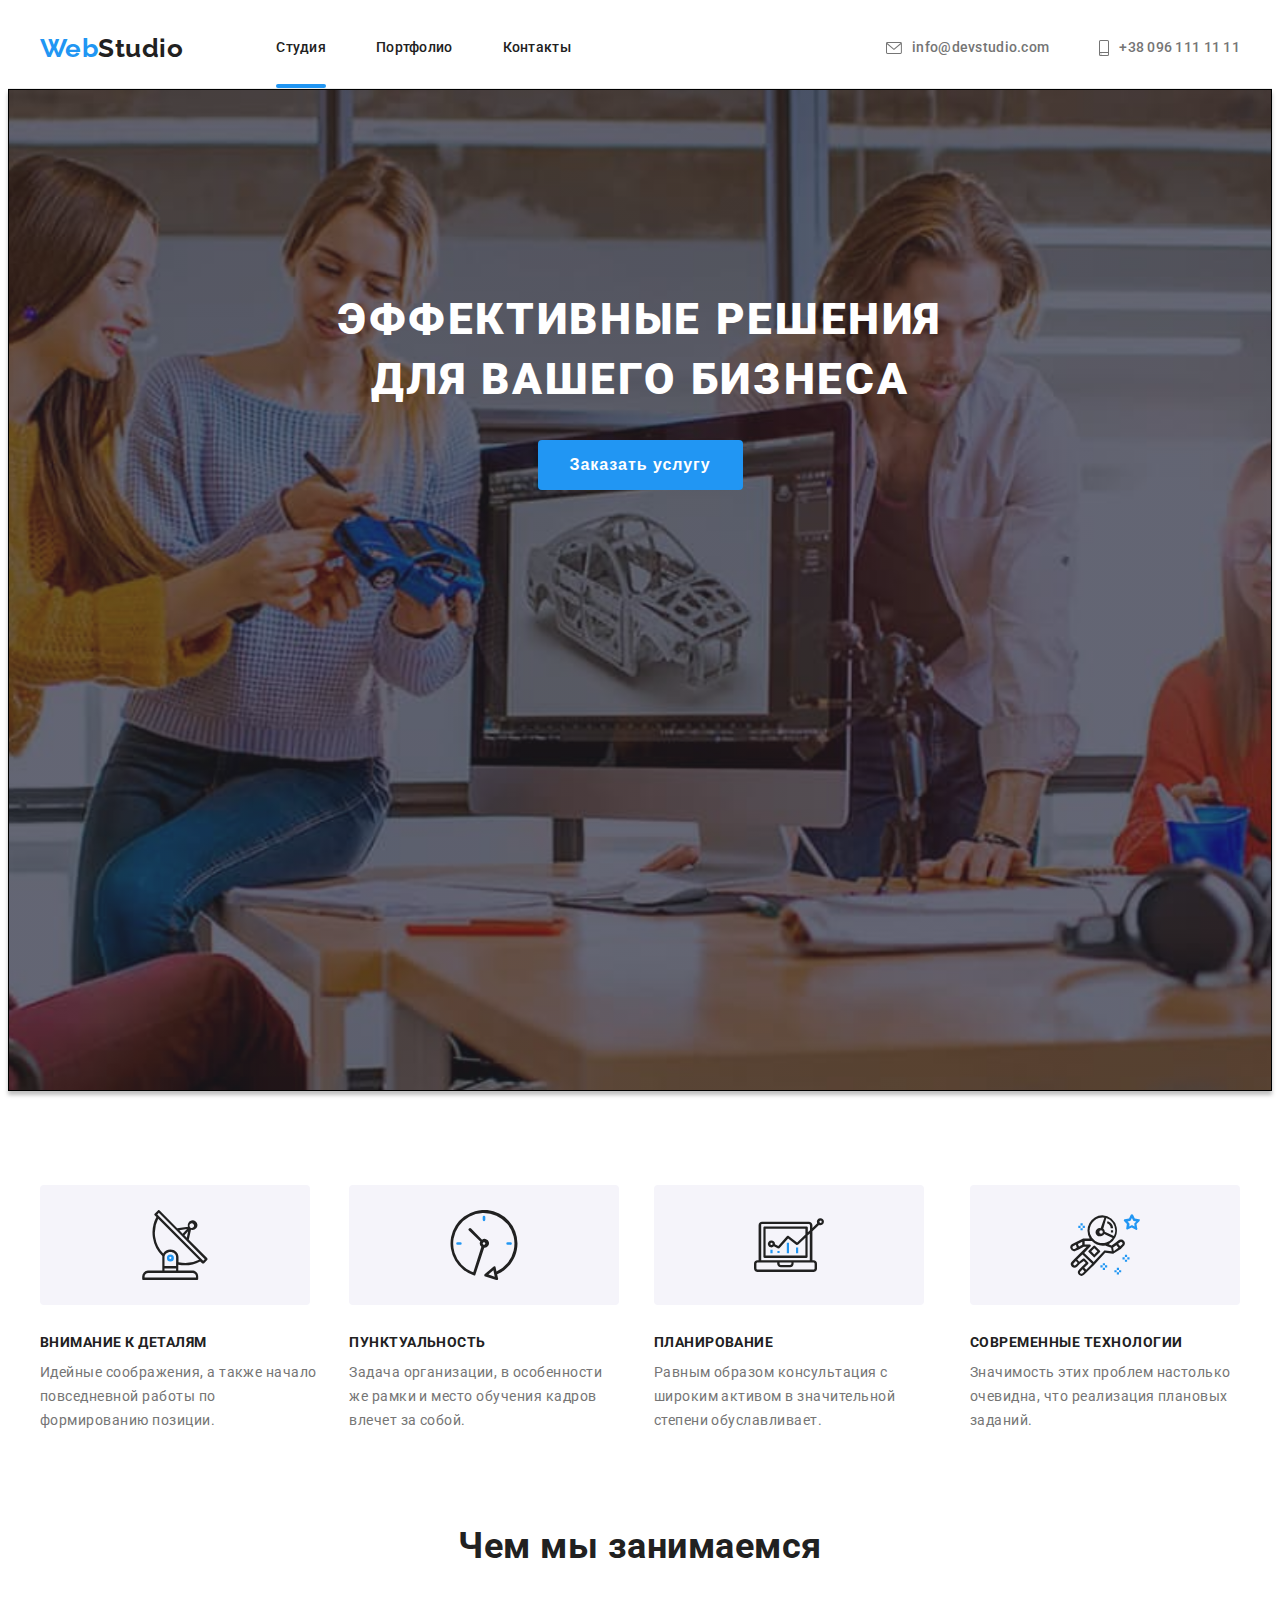
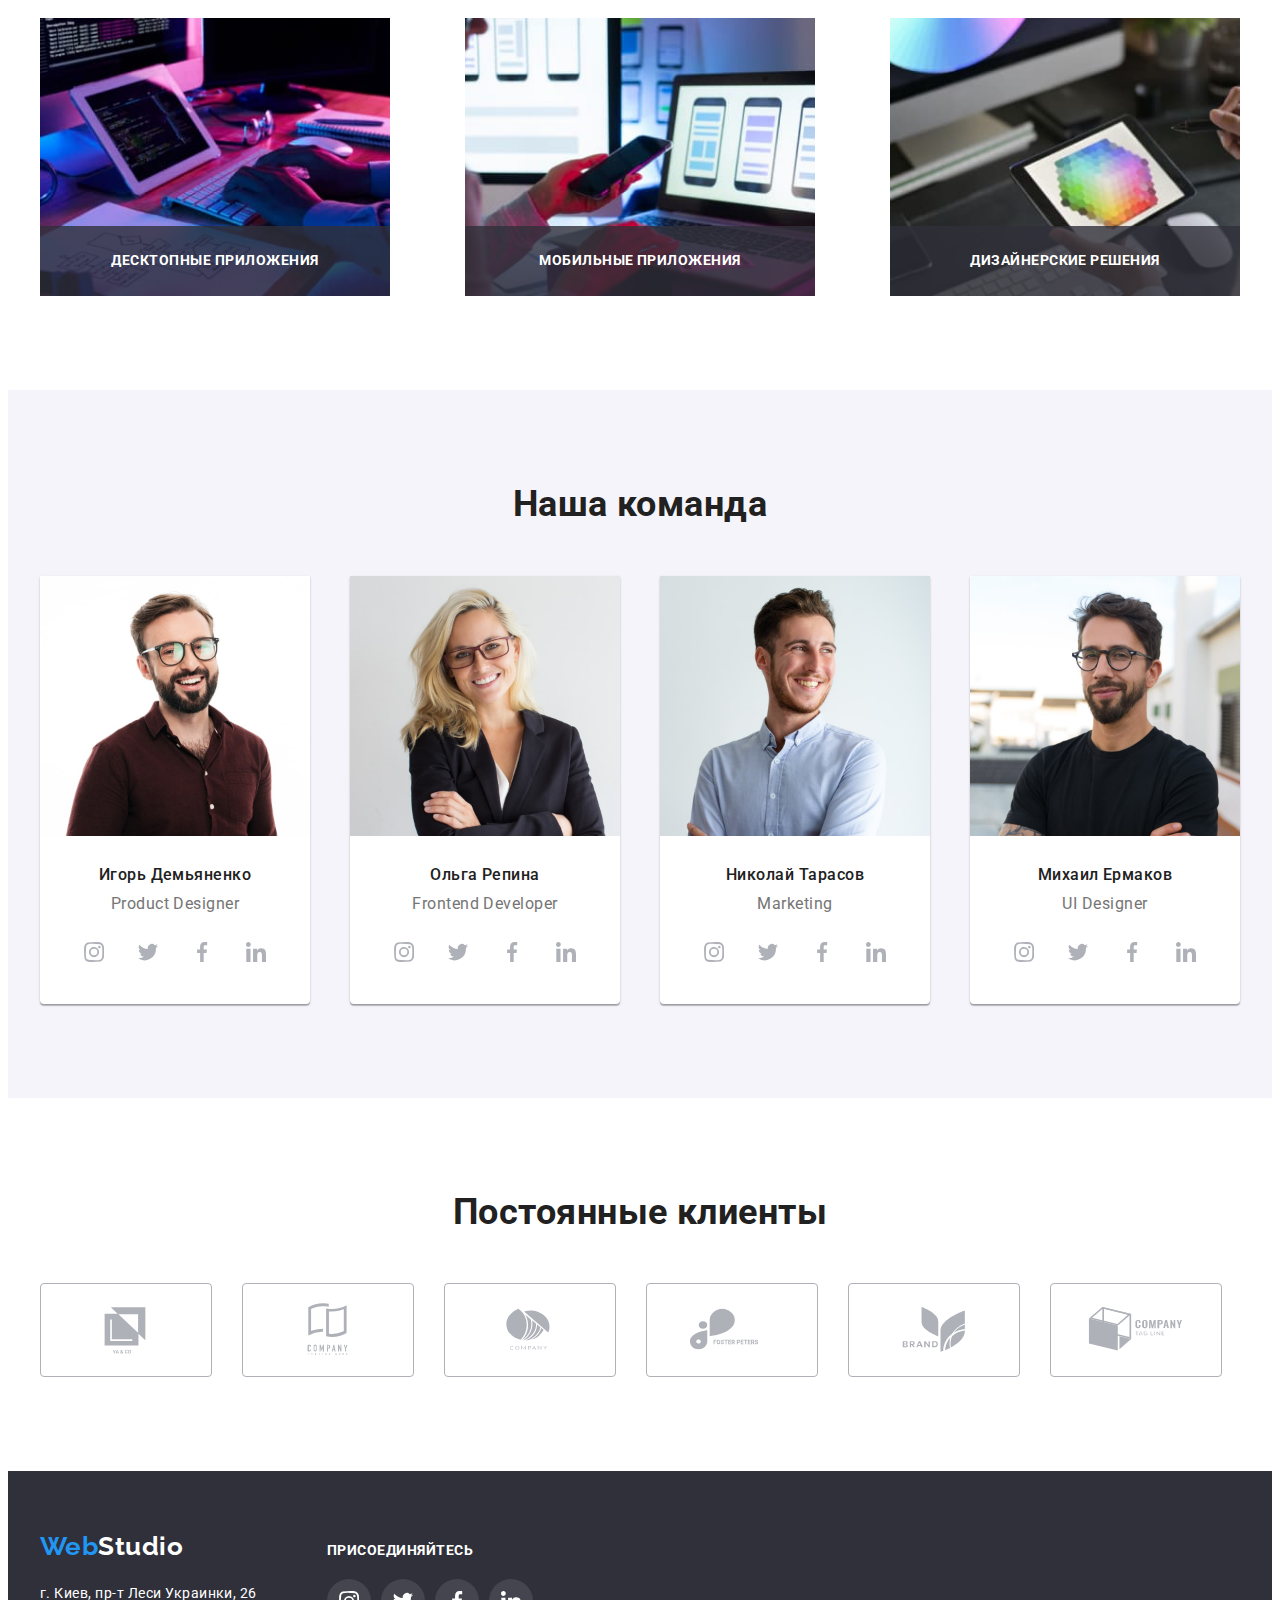
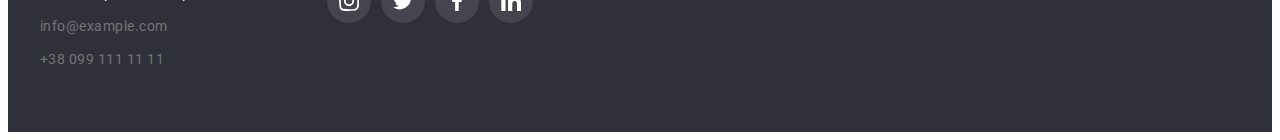
==== index.html @ 198ada3a "Initial commit" ====
<!DOCTYPE html>
<html lang="ru">
  <head>
    <meta charset="UTF-8" />
    <meta http-equiv="X-UA-Compatible" content="IE=edge" />
    <meta name="viewport" content="width=device-width, initial-scale=1.0" />
    <title>WebStudio</title>
    <link rel="preconnect" href="https://fonts.googleapis.com" />
    <link rel="preconnect" href="https://fonts.gstatic.com" crossorigin />
    <link
      href="https://fonts.googleapis.com/css2?family=Raleway:wght@700&family=Roboto:wght@400;500;700;900&display=swap"
      rel="stylesheet"
    />
    <link
      rel="stylesheet"
      href="https://cdnjs.cloudflare.com/ajax/libs/modern-normalize/1.1.0/modern-normalize.min.css"
      integrity="sha512-wpPYUAdjBVSE4KJnH1VR1HeZfpl1ub8YT/NKx4PuQ5NmX2tKuGu6U/JRp5y+Y8XG2tV+wKQpNHVUX03MfMFn9Q=="
      crossorigin="anonymous"
      referrerpolicy="no-referrer"
    />
    <link rel="stylesheet" href="./css/style.css" />
  </head>
  <body>
    <!-- Шапка сайта-->
    <header class="header">
      <div class="container container-header">
        <nav class="nav">
          <a href="./index.html" class="logo">
            <span class="web">Web</span>Studio</a
          >
          <ul class="site-nav">
            <li class="item">
              <a href="./index.html" class="link current">Студия</a>
            </li>
            <li class="item">
              <a href="./portfolio.html" class="link">Портфолио</a>
            </li>
            <li class="item"><a href="#" class="link">Контакты</a></li>
          </ul>
        </nav>
        <ul class="auth-nav">
          <li class="item">
            <a href="mailto:info@devstudio.com" class="link"
              ><svg
                class="icon-auth-nav"
                width="16px"
                height="12px"
                aria-hidden="true"
              >
                <use href="./images/symbol-defs.svg#icon-mail"></use>
              </svg>
              info@devstudio.com
            </a>
          </li>
          <li class="item">
            <a href="tel:+380961111111" class="link">
              <svg
                class="icon-auth-nav"
                width="10px"
                height="16px"
                aria-hidden="true"
              >
                <use href="./images/symbol-defs.svg#icon-phone"></use>
              </svg>
              +38 096 111 11 11
            </a>
          </li>
        </ul>
      </div>
    </header>

    <!-- Уникальный контент сайта -->
    <main>
      <!-- Герой сайта-->
      <section class="hero">
        <div class="container">
          <h1 class="title">Эффективные решения для вашего бизнеса</h1>
          <button type="button" class="button" data-modal-open>
            Заказать услугу
          </button>
        </div>
      </section>
      <!-- Особенности сайта -->
      <section class="feauturies section">
        <div class="container">
          <h2 class="visually-hidden">Особенности сайта</h2>
          <ul class="list">
            <li class="item">
              <div class="icon">
                <svg class="anim" aria-hidden="true" width="70" height="70">
                  <use href="./images/symbol-defs.svg#icon-antenna"></use>
                </svg>
              </div>
              <h3 class="title">Внимание к деталям</h3>
              <p class="text">
                Идейные соображения, а также начало повседневной работы по
                формированию позиции.
              </p>
            </li>
            <li class="item">
              <div class="icon">
                <svg class="anim" aria-hidden="true" width="70" height="70">
                  <use href="./images/symbol-defs.svg#icon-clock"></use>
                </svg>
              </div>
              <h3 class="title">Пунктуальность</h3>
              <p class="text">
                Задача организации, в особенности же рамки и место обучения
                кадров влечет за собой.
              </p>
            </li>
            <li class="item">
              <div class="icon">
                <svg class="anim" aria-hidden="true" width="70" height="70">
                  <use href="./images/symbol-defs.svg#icon-diagram"></use>
                </svg>
              </div>
              <h3 class="title">Планирование</h3>
              <p class="text">
                Равным образом консультация с широким активом в значительной
                степени обуславливает.
              </p>
            </li>
            <li class="item">
              <div class="icon">
                <svg class="anim" aria-hidden="true" width="70" height="70">
                  <use href="./images/symbol-defs.svg#icon-astronaut"></use>
                </svg>
              </div>
              <h3 class="title">Современные технологии</h3>
              <p class="text">
                Значимость этих проблем настолько очевидна, что реализация
                плановых заданий.
              </p>
            </li>
          </ul>
        </div>
      </section>
      <!-- Чем мы занимаемся -->
      <section class="specifics section">
        <div class="container">
          <h2 class="title">Чем мы занимаемся</h2>
          <ul class="list">
            <li>
              <div class="specifics-cards">
                <img
                  src="./images/studio/computer.jpg"
                  alt="Компьютер"
                  width="350"
                />
                <div class="depiction">
                  <p class="text">Десктопные приложения</p>
                </div>
              </div>
            </li>
            <li>
              <div class="specifics-cards">
                <img
                  src="./images/studio/phone.jpg"
                  alt="Телефон"
                  width="350"
                />
                <div class="depiction">
                  <p class="text">Мобильные приложения</p>
                </div>
              </div>
            </li>
            <li>
              <div class="specifics-cards">
                <img
                  src="./images/studio/tablet.jpg"
                  alt="Планшет"
                  width="350"
                />
                <div class="depiction">
                  <p class="text">Дизайнерские решения</p>
                </div>
              </div>
            </li>
          </ul>
        </div>
      </section>
      <!-- Наша команда -->
      <section class="team section">
        <div class="container">
          <h2 class="title">Наша команда</h2>
          <ul class="list">
            <li class="avatar">
              <img
                src="./images/studio/igor.jpg"
                alt="Фото Игоря"
                width="270"
              />
              <div class="team-wrapper">
                <h3 class="name">Игорь Демьяненко</h3>
                <p class="job">Product Designer</p>
                <ul class="social-list">
                  <li class="social-item">
                    <a class="social-link" href="#">
                      <svg
                        class="social-icon"
                        aria-label="Перейти на сайт Инстаграм"
                      >
                        <use
                          href="./images/symbol-defs.svg#icon-instagram"
                        ></use>
                      </svg>
                    </a>
                  </li>
                  <li class="social-item">
                    <a class="social-link" href="#">
                      <svg
                        class="social-icon"
                        aria-label="Перейти на сайт Твиттер"
                      >
                        <use href="./images/symbol-defs.svg#icon-twitter"></use>
                      </svg>
                    </a>
                  </li>
                  <li class="social-item">
                    <a class="social-link" href="#">
                      <svg
                        class="social-icon"
                        aria-label="Перейти на сайт Фейсбук"
                      >
                        <use
                          href="./images/symbol-defs.svg#icon-facebook"
                        ></use>
                      </svg>
                    </a>
                  </li>
                  <li class="social-item">
                    <a class="social-link" href="#">
                      <svg
                        class="social-icon"
                        aria-label="Перейти на сайт Линкедин"
                      >
                        <use
                          href="./images/symbol-defs.svg#icon-linkedin"
                        ></use>
                      </svg>
                    </a>
                  </li>
                </ul>
              </div>
            </li>
            <li class="avatar">
              <img
                src="./images/studio/olga.jpg"
                alt="Фото Ольги"
                width="270"
              />
              <div class="team-wrapper">
                <h3 class="name">Ольга Репина</h3>
                <p class="job">Frontend Developer</p>
                <ul class="social-list">
                  <li class="social-item">
                    <a class="social-link" href="#">
                      <svg
                        class="social-icon"
                        aria-label="Перейти на сайт Инстаграм"
                      >
                        <use
                          href="./images/symbol-defs.svg#icon-instagram"
                        ></use>
                      </svg>
                    </a>
                  </li>
                  <li class="social-item">
                    <a class="social-link" href="#">
                      <svg
                        class="social-icon"
                        aria-label="Перейти на сайт Твиттер"
                      >
                        <use href="./images/symbol-defs.svg#icon-twitter"></use>
                      </svg>
                    </a>
                  </li>
                  <li class="social-item">
                    <a class="social-link" href="#">
                      <svg
                        class="social-icon"
                        aria-label="Перейти на сайт Фейсбук"
                      >
                        <use
                          href="./images/symbol-defs.svg#icon-facebook"
                        ></use>
                      </svg>
                    </a>
                  </li>
                  <li class="social-item">
                    <a class="social-link" href="#">
                      <svg
                        class="social-icon"
                        aria-label="Перейти на сайт Линкедин"
                      >
                        <use
                          href="./images/symbol-defs.svg#icon-linkedin"
                        ></use>
                      </svg>
                    </a>
                  </li>
                </ul>
              </div>
            </li>
            <li class="avatar">
              <img
                src="./images/studio/nikolay.jpg"
                alt="Фото Николая"
                width="270"
              />
              <div class="team-wrapper">
                <h3 class="name">Николай Тарасов</h3>
                <p class="job">Marketing</p>
                <ul class="social-list">
                  <li class="social-item">
                    <a class="social-link" href="#">
                      <svg
                        class="social-icon"
                        aria-label="Перейти на сайт Инстаграм"
                      >
                        <use
                          href="./images/symbol-defs.svg#icon-instagram"
                        ></use>
                      </svg>
                    </a>
                  </li>
                  <li class="social-item">
                    <a class="social-link" href="#">
                      <svg
                        class="social-icon"
                        aria-label="Перейти на сайт Таиттер"
                      >
                        <use href="./images/symbol-defs.svg#icon-twitter"></use>
                      </svg>
                    </a>
                  </li>
                  <li class="social-item">
                    <a class="social-link" href="#">
                      <svg
                        class="social-icon"
                        aria-label="Перейти на сайт Фейсбук"
                      >
                        <use
                          href="./images/symbol-defs.svg#icon-facebook"
                        ></use>
                      </svg>
                    </a>
                  </li>
                  <li class="social-item">
                    <a class="social-link" href="#">
                      <svg
                        class="social-icon"
                        aria-label="Перейти на сайт Линкедин"
                      >
                        <use
                          href="./images/symbol-defs.svg#icon-linkedin"
                        ></use>
                      </svg>
                    </a>
                  </li>
                </ul>
              </div>
            </li>
            <li class="avatar">
              <img
                src="./images/studio/michael.jpg"
                alt="Фото Михаила"
                width="270"
              />
              <div class="team-wrapper">
                <h3 class="name">Михаил Ермаков</h3>
                <p class="job">UI Designer</p>
                <ul class="social-list">
                  <li class="social-item">
                    <a class="social-link" href="#">
                      <svg
                        class="social-icon"
                        aria-label="Перейти на сайт Инстаграм"
                      >
                        <use
                          href="./images/symbol-defs.svg#icon-instagram"
                        ></use>
                      </svg>
                    </a>
                  </li>
                  <li class="social-item">
                    <a class="social-link" href="#">
                      <svg
                        class="social-icon"
                        aria-label="Перейти на сайт Твиттер"
                      >
                        <use href="./images/symbol-defs.svg#icon-twitter"></use>
                      </svg>
                    </a>
                  </li>
                  <li class="social-item">
                    <a class="social-link" href="#">
                      <svg
                        class="social-icon"
                        aria-label="Перейти на сайт Фейсбук"
                      >
                        <use
                          href="./images/symbol-defs.svg#icon-facebook"
                        ></use>
                      </svg>
                    </a>
                  </li>
                  <li class="social-item">
                    <a class="social-link" href="#">
                      <svg
                        class="social-icon"
                        aria-label="Перейти на сайт Линкедин"
                      >
                        <use
                          href="./images/symbol-defs.svg#icon-linkedin"
                        ></use>
                      </svg>
                    </a>
                  </li>
                </ul>
              </div>
            </li>
          </ul>
        </div>
      </section>
    </main>

    <!-- Постоянные клиенты -->
    <section class="clients section">
      <div class="container">
        <h2 class="title">Постоянные клиенты</h2>
        <ul class="list">
          <li class="item">
            <a class="link" href="#">
              <svg class="icon-client" aria-label="Перейти на страницу клиента">
                <use href="./images/symbol-defs.svg#icon-client1"></use>
              </svg>
            </a>
          </li>
          <li class="item">
            <a class="link" href="#">
              <svg class="icon-client" aria-label="Перейти на страницу клиента">
                <use href="./images/symbol-defs.svg#icon-client2"></use>
              </svg>
            </a>
          </li>
          <li class="item">
            <a class="link" href="#"
              ><svg
                class="icon-client"
                aria-label="Перейти на страницу клиента"
              >
                <use href="./images/symbol-defs.svg#icon-client3"></use></svg
            ></a>
          </li>
          <li class="item">
            <a class="link" href="#"
              ><svg
                class="icon-client"
                aria-label="Перейти на страницу клиента"
              >
                <use href="./images/symbol-defs.svg#icon-client4"></use></svg
            ></a>
          </li>
          <li class="item">
            <a class="link" href="#"
              ><svg
                class="icon-client"
                aria-label="Перейти на страницу клиента"
              >
                <use href="./images/symbol-defs.svg#icon-client5"></use></svg
            ></a>
          </li>
          <li class="item">
            <a class="link" href="#"
              ><svg
                class="icon-client"
                aria-label="Перейти на страницу клиента"
              >
                <use href="./images/symbol-defs.svg#icon-client6"></use></svg
            ></a>
          </li>
        </ul>
      </div>
    </section>

    <!-- Подвал сайта -->
    <footer class="footer">
      <div class="container">
        <div>
          <a href="./index.html" class="logo">
            <span class="web">Web</span>Studio</a
          >
          <address class="address">
            <p class="text">г. Киев, пр-т Леси Украинки, 26</p>
            <ul>
              <li class="item">
                <a href="mailto:info@example.com" class="link"
                  >info@example.com</a
                >
              </li>
              <li>
                <a href="tel:+380991111111" class="link">+38 099 111 11 11</a>
              </li>
            </ul>
          </address>
        </div>
        <div class="cta">
          <p class="cta-text">Присоединяйтесь</p>
          <ul class="cta-list">
            <li class="cta-item">
              <a class="cta-link" href="#">
                <svg class="cta-icon" aria-label="Перейти на сайт Инстаграм">
                  <use href="./images/symbol-defs.svg#icon-instagram"></use>
                </svg>
              </a>
            </li>
            <li class="cta-item">
              <a class="cta-link" href="#">
                <svg class="cta-icon" aria-label="Перейти на сайт Твиттер">
                  <use href="./images/symbol-defs.svg#icon-twitter"></use>
                </svg>
              </a>
            </li>
            <li class="cta-item">
              <a class="cta-link" href="#">
                <svg class="cta-icon" aria-label="Перейти на сайт Фейсбук">
                  <use href="./images/symbol-defs.svg#icon-facebook"></use>
                </svg>
              </a>
            </li>
            <li class="cta-item">
              <a class="cta-link" href="#">
                <svg class="cta-icon" aria-label="Перейти на сайт Линкедин">
                  <use href="./images/symbol-defs.svg#icon-linkedin"></use>
                </svg>
              </a>
            </li>
          </ul>
        </div>
      </div>
    </footer>

    <!-- Модальное окно -->
    <div class="backdrop is-hidden" data-modal>
      <div class="modal">
        <button class="close-button" data-modal-close>
          <svg class="icon-close-modal" aria-label="Закрыть окно">
            <use href="./images/symbol-defs.svg#icon-close-modal"></use>
          </svg>
        </button>
      </div>
    </div>

    <script src="./js/modal.js"></script>
  </body>
</html>
---- css/style.css ----
/* Цвет шапки и футера #2F303A */

/* Основной цвет секции #FFFFFF */

/* Дополнительный цвет секции #F5F4FA */

/* Основной цвет текста #757575 */

/* Дополнительный цвет текста #212121 */

/* Визуальный цвет текста #2196F3 */

:root {
    --primary-text-color:#757575;
    --title-text-color: #212121;
    --primary-section-color: #fff;
    --visual-text-color: #2196f3;
    --header-footer-color: #2f303a; 
    --additional-section-color: #f5f4fa;
    --icon-client-color: #afb1B8;
    --timing-function: cubic-bezier(0.4, 0, 0.2, 1);
}

body {
    background-color: var(--primary-section-color);
    color: var(--primary-text-color);
    font-family: Roboto, sans-serif;
    letter-spacing: 0.03em;
}

ul {
    list-style: none;
    padding: 0px;
    margin: 0px;
}

a {
    text-decoration: none;
}

button {
    cursor: pointer;
}

img {
    display: block;
}

h1, h2, h3, h4, p {
    margin: 0;
}

.visually-hidden {
    position: absolute;
    width: 1px;
    height: 1px;
    margin: -1px;
    border: 0;
    padding: 0;
    white-space: nowrap;
    clip-path: inset(100%);
    clip: rect(0 0 0 0);
    overflow: hidden;
}

:focus { outline: none; }

/* Шапка сайта */

.container {
    width: 1200px;
    margin: 0 auto;
    padding: 0px 15px;
    /* outline: 2px solid tomato;  */
}

.section {
    padding-top: 94px;
    padding-bottom: 94px;
}

.specifics.section {
    padding-top: 0px;
}

.header {
    border-bottom: 1px solid #ececec;
}

/* Лого */
.logo {
    font-family: Raleway, sans-serif;
    font-weight: 700;
    font-size: 26px;
    line-height: 1.19;
}

.nav .logo {
    color: var(--title-text-color)    
}

.web {
    color: var(--visual-text-color);
}

.footer .logo {
    display: inline-block;
    margin: 0px 0px 20px 0px;

    color: var(--primary-section-color);
}

/* Навигация */

.site-nav {
    display: flex;
    margin-left: 93px;
}

.auth-nav {
    display: flex;
    margin-left: auto;
}

.auth-nav .item + .item {
    margin-left: 50px;
}

.nav {
    display: flex;
    align-items: center;
}

.container-header {
    display: flex;
    align-items: center;
}

.site-nav .item + .item {
    margin-left: 50px;
}

.site-nav .link {
    position: relative;
    display: block;
    padding-top: 32px;
    padding-bottom: 32px;

    color: var(--title-text-color);
    font-weight: 500;
    font-size: 14px;
    line-height: 1.14;
    letter-spacing: 0.02em;

    transition: color 250ms var(--timing-function);
}

.site-nav .link:hover,
.site-nav .link:focus,
.footer .link:hover,
.footer .link:focus,
.auth-nav .link:hover,
.auth-nav .link:focus {
    color: var(--visual-text-color);
}

.site-nav .link::after {
    position: absolute;
    content: "";
    display: block;
    bottom: 0;
    left: 0;
    width: 100%;
    height: 4px;
    background-color: var(--visual-text-color);
    border-radius: 2px;
    transform: scaleX(0);
    transform-origin: left;
    transition: transform 250ms var(--timing-function);
}

.site-nav .current::after {
    transform: scaleX(1);
}

.site-nav .link:hover:after,
.site-nav .link:focus:after {
    transform: scaleX(1);
}

.auth-nav .link {
    display: flex;
    align-items: center;
    padding-top: 32px;
    padding-bottom: 32px;

    color: var(--primary-text-color);
    font-weight: 500;
    font-size: 14px;
    line-height: 1.14;
    letter-spacing: 0.02em;

    transition: color 250ms var(--timing-function);
}

.icon-auth-nav {
    margin-right: 10px;
    fill: currentColor;
}

/* Основной контент страницы Студии */

/* Герой сайта */

.hero {
    text-align: center;
    padding: 200px 0px;
    height: 600px;
    max-width: 1600px;
    margin-left: auto;
    margin-right: auto;
    border: 1px solid #000000;
    box-shadow: 0px 4px 4px rgba(0, 0, 0, 0.25);

    background-color: var(--header-footer-color);
    background-image: 
    linear-gradient(to right, rgba(47, 48, 58, 0.4), rgba(47, 48, 58, 0.4)),  
    url(../images/studio/hero.jpg);
    background-repeat: no-repeat;
    background-size: cover;
    background-position: center;
}

.hero .title {
    margin-left: auto;
    margin-right: auto;
    margin-bottom: 30px;
    width: 696px;

    color: var(--primary-section-color);
    font-weight: 900;
    font-size: 44px;
    line-height: 1.36;
    letter-spacing: 0.06em;
    text-transform: uppercase;
}

.hero .button { 
    border-radius: 4px;
    padding: 10px 32px;
    border: 0;

    color: var(--primary-section-color);
    background-color: var(--visual-text-color);

    font-weight: 700;
    font-size: 16px;
    line-height: 1.87;
    letter-spacing: 0.06em;

    transition: background-color 250ms var(--timing-function);
}

.hero .button:hover,
.hero .button:focus {
    background-color: #188ce8;
}

/* Особенности */

.feauturies .list {
    display: flex;
}

.feauturies .item + .item {
    margin-left: 30px;
}

.feauturies .title {
    margin-bottom: 10px;

    color: var(--title-text-color);
    font-weight: 700;
    font-size: 14px;
    line-height: 1.14;
    text-transform: uppercase;
}

.feauturies .text {
    font-size: 14px;
    line-height: 1.7;
}

.feauturies .icon{
    display: flex;
    align-items: center;
    justify-content: center;
    width: 270px;
    height: 120px;
    background-color: var(--additional-section-color);
    margin-bottom: 30px;
    border-radius: 4px;
}

.anim {
    animation-name: heartBeat;
    animation-duration: 1500ms;
    animation-iteration-count: infinite;
}

@keyframes heartBeat{
    0% {
        transform: scale(1);
    }
    15% {
        transform: scale(1.2);
    }
    30% {
        transform: scale(1);
    }
    45% {
        transform: scale(1.2);
    }
    60% {
        transform: scale(1);
    }
    80% {
        transform: scale(1);
    }
    100% {
        transform: scale(1);
    }
}


/* Чем мы занимаемся*/

.specifics .list {
    display: flex;
    justify-content: space-between;
}

.specifics .title {
    margin-bottom: 50px;

    color: var(--title-text-color);
    font-weight: 700;
    font-size: 36px;
    line-height: 1.16;
    text-align: center;
}

.specifics-cards {
    position: relative;
    transform: scale(1);
}

.specifics-cards:hover {
    transform: scale(1.2);
}

.depiction {
    position: absolute;
    bottom: 0;
    left: 0;
    
    width: 100%;
    padding: 27px 0px;

    background-color: rgba(47, 48, 58, 0.8);
}

.depiction .text {
    font-weight: 700;
    font-size: 14px;
    line-height: 1.14;
    text-align: center;
    text-transform: uppercase;
    color: var(--primary-section-color);
}

/* Наша команда */

.team .title {
    margin-bottom: 50px;

    color: var(--title-text-color);
    font-weight: 700;
    font-size: 36px;
    line-height: 1.16;
    text-align: center;
}

.team .name {
    margin-bottom: 10px;

    color: var(--title-text-color);
    font-weight: 500;
    font-size: 16px;
    line-height: 1.18;
    text-align: center;
}

.team .job {
    margin-bottom: 16px;

    font-size: 16px;
    line-height: 1.18;
    text-align: center;
}

.team-wrapper {
    padding: 30px 0px;
}

.team .list {
    display: flex;
    justify-content: space-between;
}

.team {
    background-color: var(--additional-section-color);
}

.team .avatar {
    background-color: var(--primary-section-color);
    border-radius: 0px 0px 4px 4px;
    box-shadow: 0px 1px 3px rgba(0, 0, 0, 0.12), 0px 1px 1px rgba(0, 0, 0, 0.14), 0px 2px 1px rgba(0, 0, 0, 0.2);
}

.social-list {
    display: flex;
    gap: 10px;
    justify-content: center;
}

.social-link {
    display: flex;
    align-items: center;
    justify-content: center;
    width: 44px;
    height: 44px;
    border-radius: 50%;
    color: var(--icon-client-color);

    transition: color 250ms var(--timing-function), background-color 250ms var(--timing-function);
}

.social-icon {
    width: 20px;
    height: 20px;
    fill: currentColor;
}

.social-link:hover,
.social-link:focus {
    color: var(--primary-section-color);
    background-color: var(--visual-text-color);
}

/* Постоянные клиенты */

.clients .title {
    margin-bottom: 50px;

    color: var(--title-text-color);
    font-weight: 700;
    font-size: 36px;
    line-height: 1.16;
    text-align: center;
}

.clients .list {
    display: flex;
    gap: 30px;
}

.clients .link {
    display: flex;
    align-items: center;
    justify-content: center;
    width: 170px;
    height: 92px;
    border: 1px solid var(--icon-client-color);
    border-radius: 4px;
    
    color: var(--icon-client-color);

    transition: color 250ms var(--timing-function), border 250ms var(--timing-function);
}

.icon-client {
    width: 106px;
    height: 60px;

    fill: currentColor;
}

.clients .link:hover,
.clients .link:focus {
    border: 1px solid var(--visual-text-color);
    color: var(--visual-text-color);
}

/* Основной контент страницы Портфолио */

.portfolio .button:focus,
.portfolio .button:hover {
    color: var(--primary-section-color);
    background-color: var(--visual-text-color);
    box-shadow: 0px 3px 1px rgba(0, 0, 0, 0.1), 0px 1px 2px rgba(0, 0, 0, 0.08), 0px 2px 2px rgba(0, 0, 0, 0.12);
}

.menu {
    display: flex;
    justify-content: center;
    margin-bottom: 50px;
    gap: 8px;
}

.portfolio .list {
    display: flex;
    flex-wrap: wrap;
    gap: 30px;
}

.portfolio .button {
    display: inline-block;
    border-radius: 4px;
    padding: 6px 22px;
    border: 0;

    color: var(--title-text-color);
    background-color: var(--additional-section-color);
    font-weight: 500;
    font-size: 16px;
    line-height: 1.6;
    text-align: center;

    transition: color 250ms var(--timing-function), background-color 250ms var(--timing-function);
}

.button.current {
    color: var(--primary-section-color);
    background-color: var(--visual-text-color);
    box-shadow: 0px 3px 1px rgba(0, 0, 0, 0.1), 0px 1px 2px rgba(0, 0, 0, 0.08), 0px 2px 2px rgba(0, 0, 0, 0.12);
}

.portfolio .title {
    margin-bottom: 4px;

    color: var(--title-text-color);
    font-weight: 700;
    font-size: 18px;
    line-height: 2;
    letter-spacing: 0.06em;
}

.portfolio .text {
    font-size: 16px;
    line-height: 1.87;
}

.box {
    padding: 20px 24px;
    border-bottom: 1px solid #eeeeee;
    border-right: 1px solid #eeeeee;
    border-left: 1px solid #eeeeee;
}

.portfolio .item:hover {
    box-shadow: 0px 1px 1px rgba(0, 0, 0, 0.12), 0px 4px 4px rgba(0, 0, 0, 0.06), 1px 4px 6px rgba(0, 0, 0, 0.16);
}

.portfolio .item:hover .description {
    transform: translateY(0%);
}

.thumb {
    position: relative;
    overflow: hidden;
}

.description {
    position: absolute;
    top: 0;
    width: 100%;
    height: 100%;
    padding: 63px 24px;

    background-color: rgba(33, 150, 243, 0.9);

    transform: translateY(100%);
    transition: transform 250ms var(--timing-function);
}

.description-text {
    font-size: 18px;
    line-height: 1.55;
    color: var(--primary-section-color);
}

/* Подвал сайта */

.footer {
    background-color: var(--header-footer-color);
    padding: 60px 0px;
}

.footer .address {
    font-style: normal;
}

.footer .text {
    margin-bottom: 9px;

    color: var(--primary-section-color);
    font-size: 14px;
    line-height: 1.7;
}

.footer .link {
    color: var(--primary-text-color);
    font-weight: 400;
    font-size: 14px;
    line-height: 1.7;

    transition: color 250ms var(--timing-function);
}

.footer .item {
    margin-bottom: 9px;
}

.footer .container {
    display: flex;
    align-items: baseline;
}

.cta {
    margin-left: 70px;
}

.cta-text {
    margin-bottom: 20px ;

    color: var(--primary-section-color);
    font-weight: 700;
    font-size: 14px;
    line-height: 1.14;
    text-transform: uppercase;
}

.cta-list {
    display: flex;
    gap: 10px;
    justify-content: center;
}

.cta-link {
    display: flex;
    align-items: center;
    justify-content: center;
    width: 44px;
    height: 44px;
    border-radius: 50%;
    color: var(--primary-section-color);
    background: rgba(255, 255, 255, 0.1);

    transition: background-color 250ms var(--timing-function);
}

.cta-icon {
    width: 20px;
    height: 20px;
    fill: currentColor;
}

.cta-link:hover,
.cta-link:focus {
    background-color: var(--visual-text-color);
}

.backdrop {
    position: fixed;
    top: 0;
    left: 0;
    width: 100%;
    height: 100%;
    background-color: rgba(0, 0, 0, 0.2);

    transition: opacity 250ms var(--timing-function), visibility 250ms var(--timing-function);
}

.backdrop.is-hidden .modal {
    transform: translate(-50%, -50%) scale(1.1);
}

.modal {
    position: absolute;
    top: 50%;
    left: 50%;
    width: 528px;
    min-height: 581px;

    background-color: var(--primary-section-color);
    box-shadow: 0px 1px 3px rgba(0, 0, 0, 0.12), 0px 1px 1px rgba(0, 0, 0, 0.14), 0px 2px 1px rgba(0, 0, 0, 0.2);
    border-radius: 4px;

    transform: translate(-50%, -50%) scale(1);
    transition: transform 250ms var(--timing-function);
}

.modal .close-button {
    position: absolute;
    top: 8px;
    right: 8px;
    width: 30px;
    height: 30px;

    background-color: var(--primary-section-color);
    border: 1px solid rgba(0, 0, 0, 0.1);
    border-radius: 50%;
}

.icon-close-modal {
    width: 11px;
    height: 11px;
    color: #000000;
}

.is-hidden {
    opacity: 0;
    visibility: hidden;
    pointer-events: none;
}
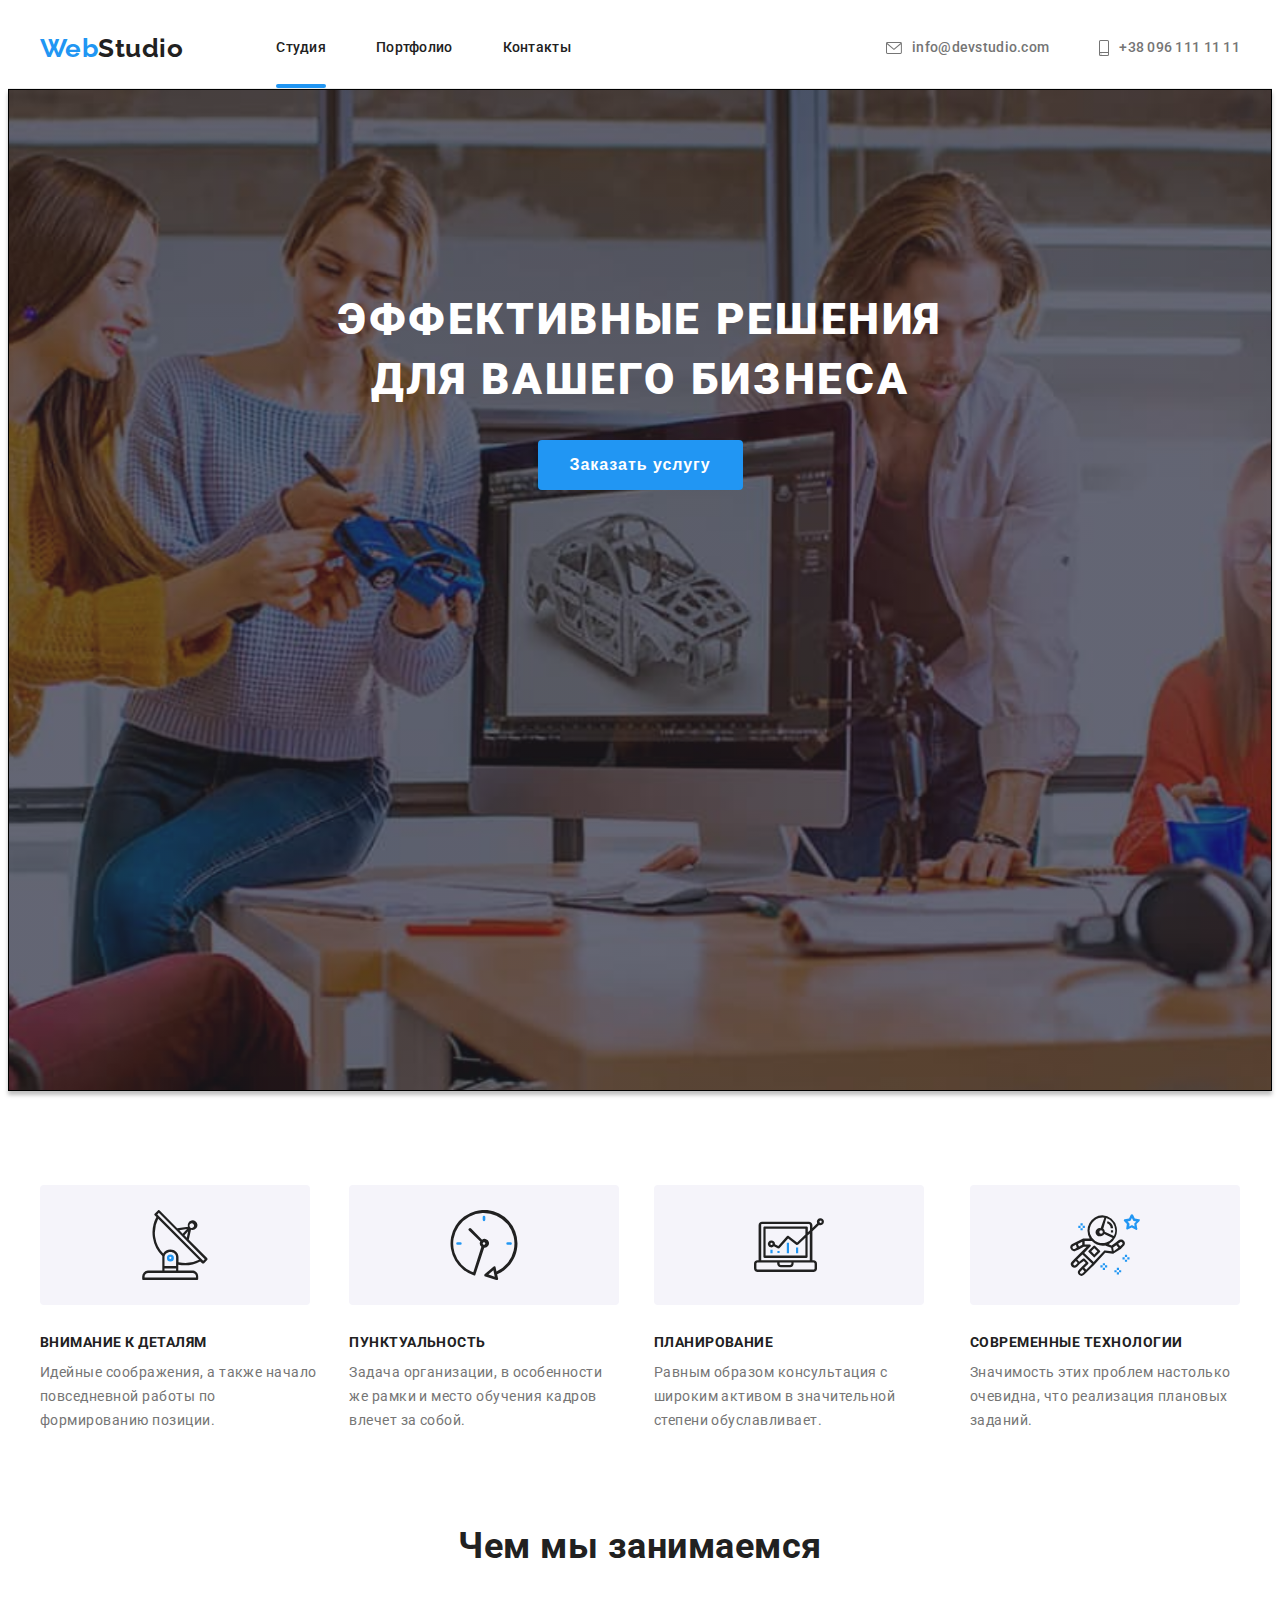
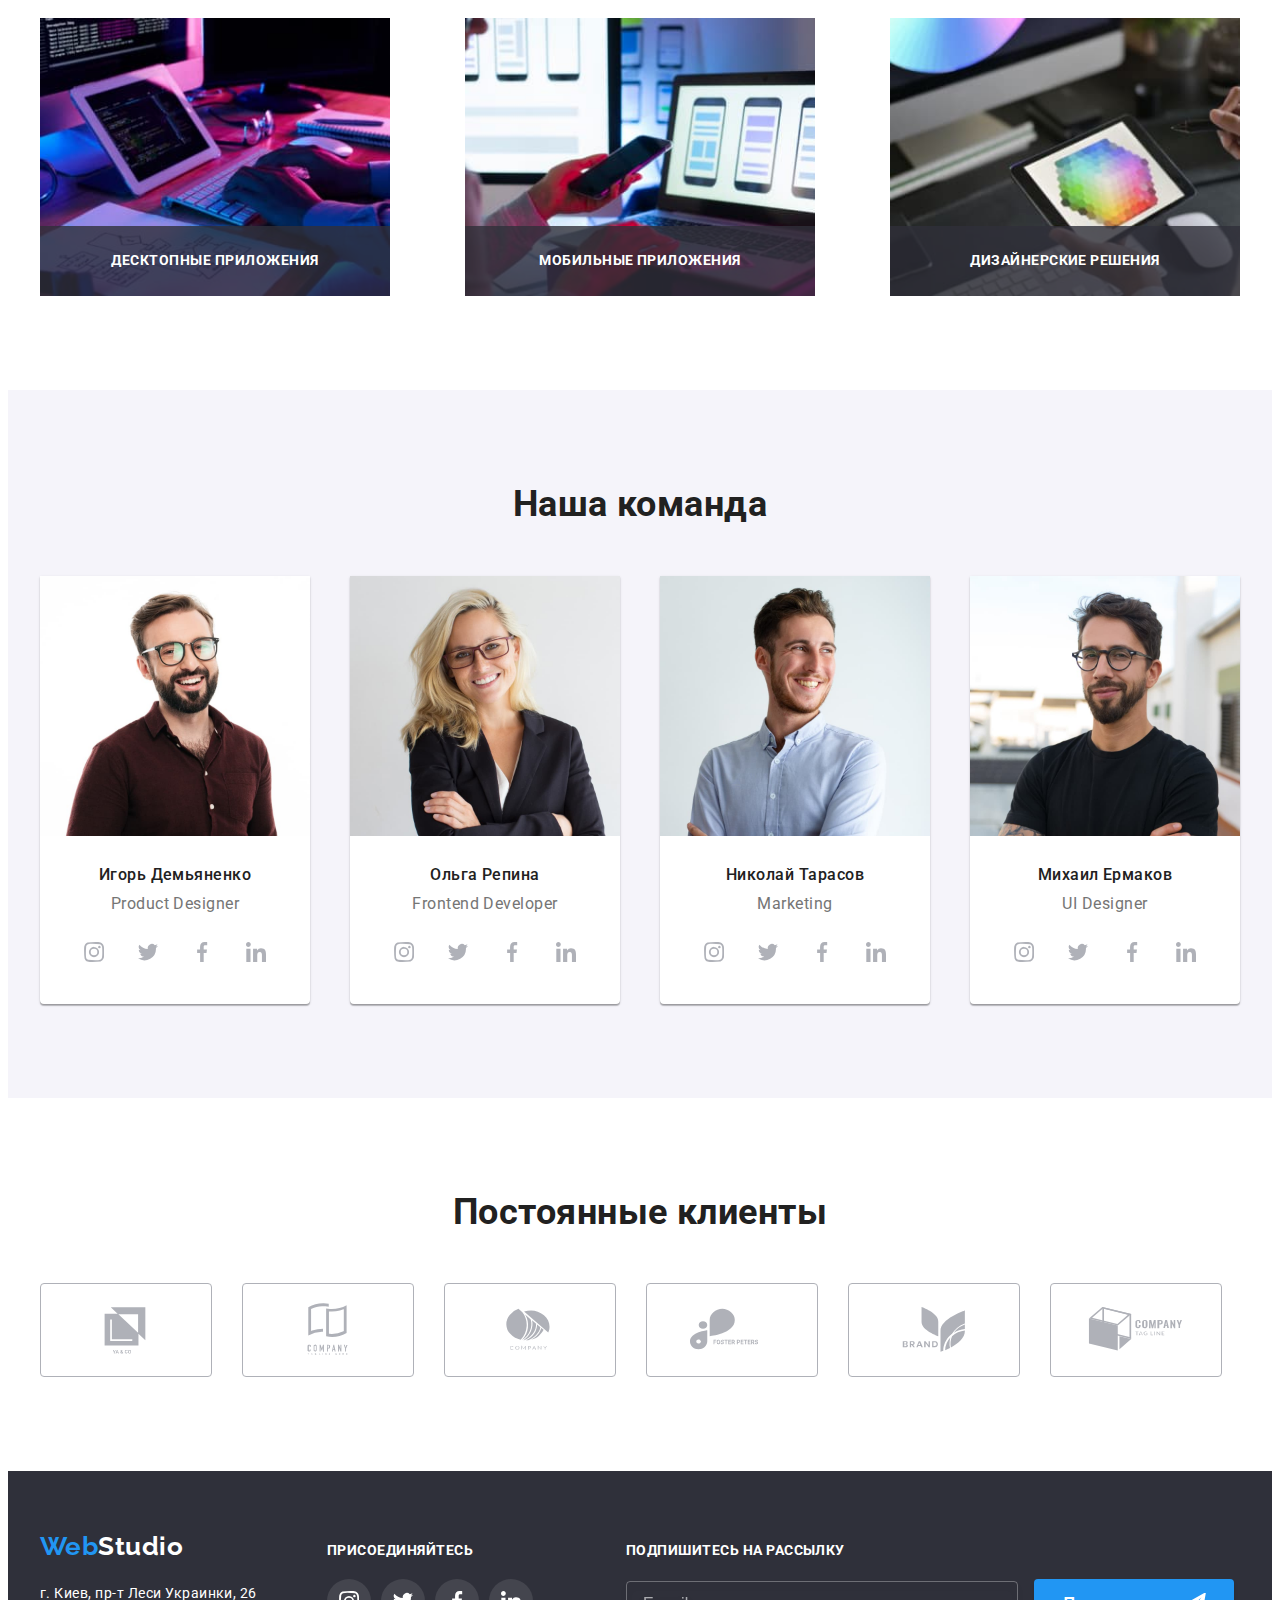
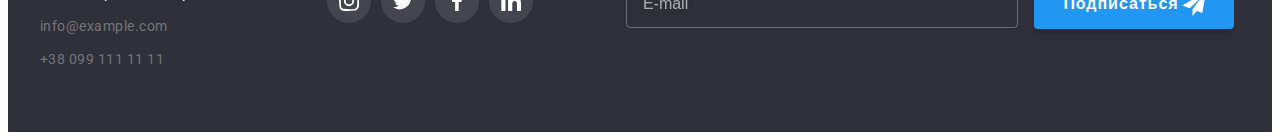
==== commit fdfc64d0: "Добавляет большую часть разметки дз6" ====
--- a/index.html
+++ b/index.html
@@ -87,7 +87,7 @@
           <ul class="list">
             <li class="item">
               <div class="icon">
-                <svg class="anim" aria-hidden="true" width="70" height="70">
+                <svg class="anim" aria-hidden="true">
                   <use href="./images/symbol-defs.svg#icon-antenna"></use>
                 </svg>
               </div>
@@ -99,7 +99,7 @@
             </li>
             <li class="item">
               <div class="icon">
-                <svg class="anim" aria-hidden="true" width="70" height="70">
+                <svg class="anim" aria-hidden="true">
                   <use href="./images/symbol-defs.svg#icon-clock"></use>
                 </svg>
               </div>
@@ -111,7 +111,7 @@
             </li>
             <li class="item">
               <div class="icon">
-                <svg class="anim" aria-hidden="true" width="70" height="70">
+                <svg class="anim" aria-hidden="true">
                   <use href="./images/symbol-defs.svg#icon-diagram"></use>
                 </svg>
               </div>
@@ -123,7 +123,7 @@
             </li>
             <li class="item">
               <div class="icon">
-                <svg class="anim" aria-hidden="true" width="70" height="70">
+                <svg class="anim" aria-hidden="true">
                   <use href="./images/symbol-defs.svg#icon-astronaut"></use>
                 </svg>
               </div>
@@ -539,17 +539,114 @@
             </li>
           </ul>
         </div>
+        <div>
+          <form name="subscribe-form" autocomplete="off">
+            <label class="cta-text form" for="user-email"
+              >Подпишитесь на рассылку</label
+            >
+            <input
+              class="subscribe-form-input"
+              type="email"
+              name="user-email"
+              id="user-email"
+              placeholder="E-mail"
+              required
+            />
+            <div class="subscribe-form-thumb">
+              <button class="subscribe-form-button" type="submit">
+                Подписаться
+              </button>
+              <svg class="subscribe-form-icon" aria-hidden="true">
+                <use href="./images/icons.svg#icon-telegram"></use>
+              </svg>
+            </div>
+          </form>
+        </div>
       </div>
     </footer>
 
     <!-- Модальное окно -->
     <div class="backdrop is-hidden" data-modal>
       <div class="modal">
-        <button class="close-button" data-modal-close>
+        <button class="close-button" type="button" data-modal-close>
           <svg class="icon-close-modal" aria-label="Закрыть окно">
             <use href="./images/symbol-defs.svg#icon-close-modal"></use>
           </svg>
         </button>
+        <h2 class="modal-title">Оставьте свои данные, мы вам перезвоним</h2>
+        <form name="callback-form" autocomplete="off">
+          <div class="font-field">
+            <label class="font-field-label" for="user-name">Имя</label>
+            <div class="font-field-thumb">
+              <input
+                class="font-field-input"
+                type="text"
+                name="user-name"
+                id="user-name"
+                placeholder=" "
+                required
+              />
+              <svg class="font-field-icon" aria-hidden="true">
+                <use href="./images/icons.svg#icon-person"></use>
+              </svg>
+            </div>
+          </div>
+          <div class="font-field">
+            <label class="font-field-label" for="user-phone">Телефон</label>
+            <div class="font-field-thumb">
+              <input
+                class="font-field-input"
+                type="tel"
+                name="user-phone"
+                id="user-phone"
+                placeholder=" "
+                required
+              />
+              <svg class="font-field-icon" aria-hidden="true">
+                <use href="./images/icons.svg#icon-phone-form"></use>
+              </svg>
+            </div>
+          </div>
+          <div class="font-field">
+            <label class="font-field-label" for="user-mail">Почта</label>
+            <div class="font-field-thumb">
+              <input
+                class="font-field-input"
+                type="email"
+                name="user-mail"
+                id="user-mail"
+                placeholder=" "
+                required
+              />
+              <svg class="font-field-icon" aria-hidden="true">
+                <use href="./images/icons.svg#icon-mail-form"></use>
+              </svg>
+            </div>
+          </div>
+          <div>
+            <label class="font-field-label" for="user-comment"
+              >Комментарий</label
+            >
+            <textarea
+              class="font-field-textarea"
+              id="user-comment"
+              name="user-comment"
+              placeholder="Введите текст"
+            ></textarea>
+          </div>
+          <div>
+            <input
+              type="checkbox"
+              name="terms-condition"
+              id="terms-condition"
+            />
+            <label class="terms-condition-text" for="terms-condition"
+              >Соглашаюсь с рассылкой и принимаю
+            </label>
+            <a class="terms-condition-link" href="">Условия договора</a>
+          </div>
+          <button class="modal-form-button" type="submit">Отправить</button>
+        </form>
       </div>
     </div>
 
--- a/css/style.css
+++ b/css/style.css
@@ -303,6 +303,8 @@
 }
 
 .anim {
+    width: 70px;
+    height: 70px;
     animation-name: heartBeat;
     animation-duration: 1500ms;
     animation-iteration-count: infinite;
@@ -639,6 +641,7 @@
 
 .cta {
     margin-left: 70px;
+    margin-right: 93px;
 }
 
 .cta-text {
@@ -680,6 +683,74 @@
 .cta-link:focus {
     background-color: var(--visual-text-color);
 }
+
+.cta-text.form {
+    display: block;
+}
+
+.subscribe-form-input {
+    padding: 15px 16px;
+
+    width: 358px;
+    border: 1px solid rgba(255, 255, 255, 0.3);
+    filter: drop-shadow(0px 4px 4px rgba(0, 0, 0, 0.15));
+    border-radius: 4px;
+    background-color: transparent;
+    color: var(--primary-section-color);
+
+    transition: border 250ms var(--timing-function);
+}
+
+.subscribe-form-input:focus {
+    border: 1px solid var(--visual-text-color);
+}
+
+.subscribe-form-input::placeholder {
+    font-size: 16px;
+    line-height: 1.25;
+    color: rgba(255, 255, 255, 0.6);
+}
+
+.subscribe-form-button {
+    padding: 10px 62px 10px 29px;
+
+    width: 200px;
+    font-weight: 700;
+    font-size: 16px;
+    line-height: 1.875;
+    letter-spacing: 0.06em;
+    color: var(--primary-section-color);
+    background-color: var(--visual-text-color);
+    box-shadow: 0px 4px 4px rgba(0, 0, 0, 0.15);
+    border-radius: 4px;
+    border: 0;
+
+    transition: background-color 250ms var(--timing-function);
+}
+
+.subscribe-form-button:focus,
+.subscribe-form-button:hover {
+    background-color: #188ce8;
+}
+
+.subscribe-form-thumb {
+    display: inline-block;
+    position: relative;
+    margin-left: 12px;
+}
+
+.subscribe-form-icon {
+    position: absolute;
+    top: 50%;
+    right: 28px;
+    transform: translateY(-50%);
+
+    width: 24px;
+    height: 24px;
+    fill: #fff;
+}
+
+/* Модальное окно */
 
 .backdrop {
     position: fixed;
@@ -697,6 +768,7 @@
 }
 
 .modal {
+    padding: 40px;
     position: absolute;
     top: 50%;
     left: 50%;
@@ -726,11 +798,143 @@
 .icon-close-modal {
     width: 11px;
     height: 11px;
-    color: #000000;
+    fill: #000000;
+}
+
+.icon-close-modal:hover {
+    fill: var(--visual-text-color);
 }
 
 .is-hidden {
     opacity: 0;
     visibility: hidden;
     pointer-events: none;
-}+}
+
+.font-field {
+    margin-bottom: 10px;
+}
+
+.modal-title {
+    margin-bottom: 12px;
+
+    font-weight: 700;
+    font-size: 20px;
+    line-height: 1.15;
+    color: var(--title-text-color);
+    /* text-align: center */
+}
+
+.font-field-label {
+    display: block;
+    margin-bottom: 4px;
+
+    font-size: 12px;
+    line-height: 1.17;
+    letter-spacing: 0.01em;
+    color: var(--primary-text-color);
+}
+
+.font-field-input {
+    padding: 12px 42px;
+
+    width: 100%;
+    border: 1px solid rgba(33, 33, 33, 0.2);
+    border-radius: 4px;
+
+    transition: border 250ms var(--timing-function);
+}
+
+.font-field-input:focus,
+.font-field-textarea:focus{
+    border: 1px solid var(--visual-text-color);
+}
+
+.font-field-input:not(:placeholder-shown),
+.font-field-textarea:not(:placeholder-shown){
+    border: 1px solid var(--visual-text-color);
+}
+
+.font-field-input:not(:placeholder-shown) +.font-field-icon {
+    fill: var(--visual-text-color);
+}
+
+.font-field-thumb {
+    position: relative;
+}
+
+.font-field-icon {
+    position: absolute;
+    top: 50%;
+    left: 12px;
+    transform: translateY(-50%);
+    width: 18px;
+    height: 18px;
+    fill: var(--title-text-color);
+
+    transition: fill 250ms var(--timing-function);
+}
+
+.font-field-input:focus + .font-field-icon {
+    fill: var(--visual-text-color);
+}
+
+.font-field-textarea {
+    padding: 12px 16px;
+    margin-bottom: 20px;
+    
+    width: 100%;
+    min-height: 120px;
+    border: 1px solid rgba(33, 33, 33, 0.2);
+    border-radius: 4px;
+    resize: none;
+
+    transition: border 250ms var(--timing-function);
+}
+
+.font-field-textarea::placeholder {
+    font-size: 14px;
+    line-height: 1.14;
+    letter-spacing: 0.01em;
+    
+    color: rgba(117, 117, 117, 0.5);
+}
+
+.terms-condition-text {
+    font-size: 14px;
+    line-height: 1.7;
+    color: var(--primary-text-color);
+}
+
+.terms-condition-link {
+    font-size: 14px;
+    line-height: 1.7;
+    color: var(--visual-text-color);
+    text-decoration: underline;
+}
+
+.modal-form-button {
+    position: relative;
+    left: 50%;
+    transform: translateX(-50%);
+    margin-top: 30px;
+    padding: 10px 55px;
+    
+    width: 200px;
+    font-weight: 700;
+    font-size: 16px;
+    line-height: 1.875;
+    letter-spacing: 0.06em;
+    color: var(--primary-section-color);
+    background-color: var(--visual-text-color);
+    box-shadow: 0px 4px 4px rgba(0, 0, 0, 0.15);
+    border-radius: 4px;
+    border: 0;
+    
+    transition: background-color 250ms var(--timing-function);
+}
+
+.modal-form-button:focus,
+.modal-form-button:hover {
+    background-color: #188ce8;
+}
